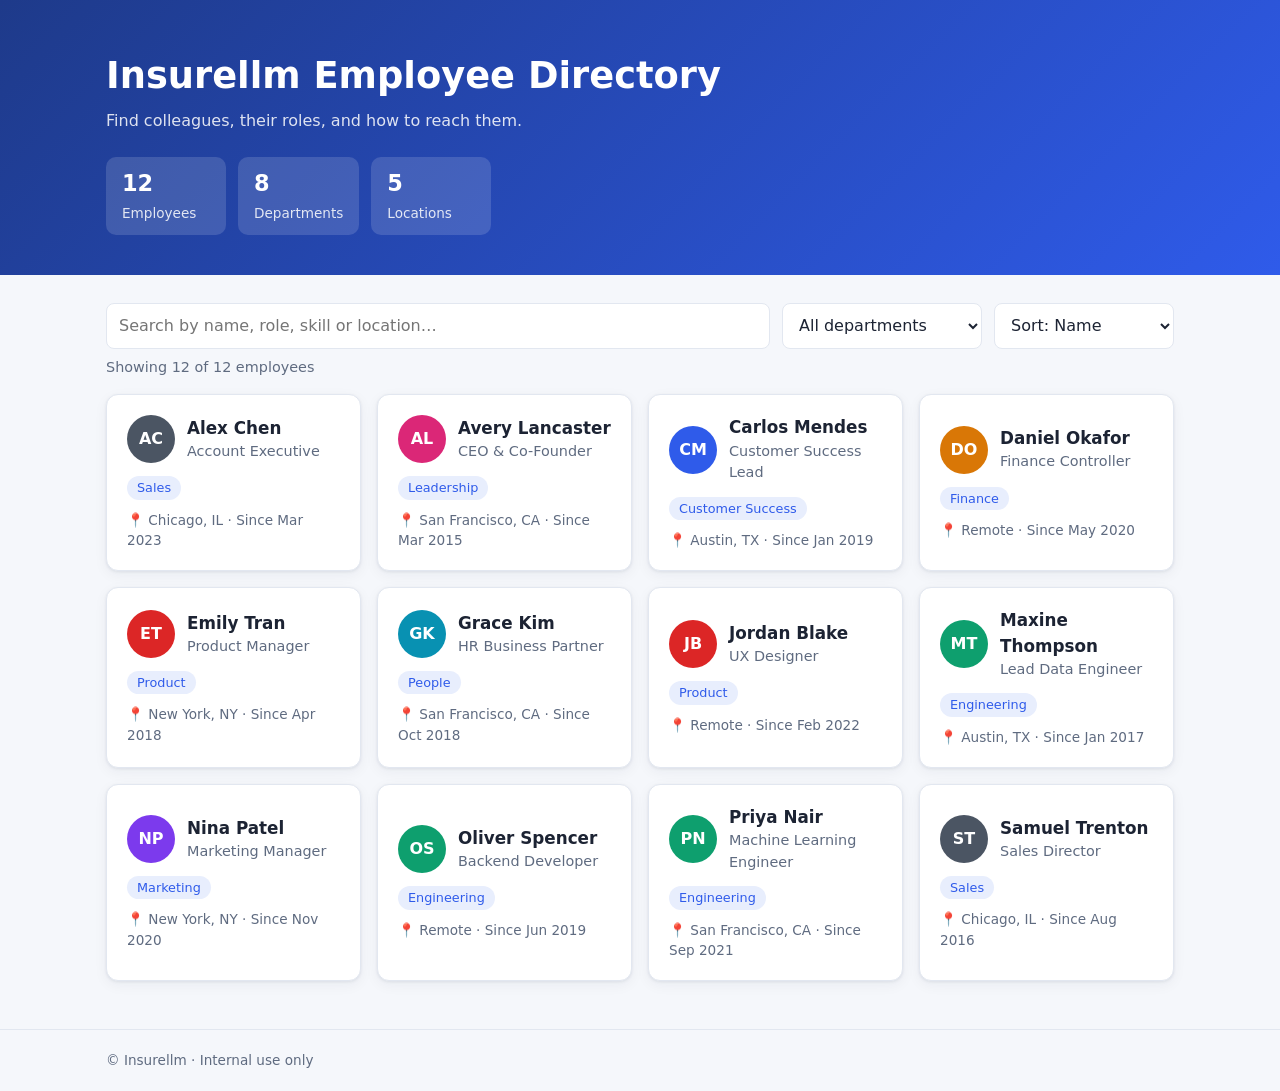
==== employee-website/index.html @ 8221846a "Create employee information website" ====
<!doctype html>
<html lang="en">
<head>
  <meta charset="utf-8">
  <meta name="viewport" content="width=device-width, initial-scale=1">
  <title>Insurellm Employee Directory</title>
  <link rel="stylesheet" href="styles.css">
</head>
<body>
  <header class="hero">
    <div class="container">
      <h1>Insurellm Employee Directory</h1>
      <p>Find colleagues, their roles, and how to reach them.</p>
      <div class="stats" id="stats"></div>
    </div>
  </header>

  <main class="container">
    <section class="controls">
      <input type="search" id="search" placeholder="Search by name, role, skill or location…" aria-label="Search employees">
      <select id="department" aria-label="Filter by department">
        <option value="">All departments</option>
      </select>
      <select id="sort" aria-label="Sort employees">
        <option value="name">Sort: Name</option>
        <option value="joined">Sort: Newest first</option>
        <option value="department">Sort: Department</option>
      </select>
    </section>

    <p class="result-count" id="resultCount"></p>
    <section class="grid" id="grid"></section>
    <p class="empty" id="empty" hidden>No employees match your search.</p>
  </main>

  <dialog id="detail">
    <button class="close" id="closeDetail" aria-label="Close">&times;</button>
    <div id="detailBody"></div>
  </dialog>

  <footer>
    <div class="container">&copy; Insurellm &middot; Internal use only</div>
  </footer>

  <script src="script.js"></script>
</body>
</html>
---- employee-website/styles.css ----
:root {
  --bg: #f5f7fb;
  --surface: #ffffff;
  --text: #1c2333;
  --muted: #5f6b80;
  --border: #e2e7f0;
  --accent: #2f5bea;
  --accent-soft: #e8eefd;
  --hero-from: #1e3a8a;
  --hero-to: #2f5bea;
  --shadow: 0 1px 3px rgba(20, 30, 60, .08), 0 4px 14px rgba(20, 30, 60, .05);
}

@media (prefers-color-scheme: dark) {
  :root {
    --bg: #0f1420;
    --surface: #182030;
    --text: #e6eaf2;
    --muted: #9aa5ba;
    --border: #2a3448;
    --accent: #7c9cff;
    --accent-soft: #24304d;
    --hero-from: #16244f;
    --hero-to: #2a3f8f;
    --shadow: 0 1px 3px rgba(0, 0, 0, .4);
  }
}

* { box-sizing: border-box; }

body {
  margin: 0;
  font-family: system-ui, -apple-system, "Segoe UI", Roboto, sans-serif;
  background: var(--bg);
  color: var(--text);
  line-height: 1.5;
}

.container { max-width: 1100px; margin: 0 auto; padding: 0 16px; }

.hero {
  background: linear-gradient(135deg, var(--hero-from), var(--hero-to));
  color: #fff;
  padding: 48px 0 40px;
}
.hero h1 { margin: 0 0 6px; font-size: clamp(1.6rem, 4vw, 2.3rem); }
.hero p { margin: 0; opacity: .85; }

.stats { display: flex; flex-wrap: wrap; gap: 12px; margin-top: 24px; }
.stat {
  background: rgba(255, 255, 255, .14);
  border-radius: 10px;
  padding: 10px 16px;
  min-width: 120px;
}
.stat strong { display: block; font-size: 1.4rem; }
.stat span { font-size: .85rem; opacity: .85; }

.controls {
  display: grid;
  grid-template-columns: 1fr 200px 180px;
  gap: 12px;
  margin: 28px 0 8px;
}
.controls input, .controls select {
  font: inherit;
  padding: 10px 12px;
  border: 1px solid var(--border);
  border-radius: 8px;
  background: var(--surface);
  color: var(--text);
}
.controls input:focus, .controls select:focus { outline: 2px solid var(--accent); outline-offset: 1px; }

.result-count { color: var(--muted); font-size: .9rem; margin: 8px 0 16px; }

.grid {
  display: grid;
  grid-template-columns: repeat(auto-fill, minmax(250px, 1fr));
  gap: 16px;
  margin-bottom: 48px;
}

.card {
  background: var(--surface);
  border: 1px solid var(--border);
  border-radius: 12px;
  padding: 20px;
  box-shadow: var(--shadow);
  cursor: pointer;
  text-align: left;
  font: inherit;
  color: inherit;
  transition: transform .15s, border-color .15s;
}
.card:hover, .card:focus-visible { transform: translateY(-2px); border-color: var(--accent); outline: none; }

.card-head { display: flex; align-items: center; gap: 12px; margin-bottom: 12px; }
.avatar {
  width: 48px; height: 48px; flex: none;
  border-radius: 50%;
  display: grid; place-items: center;
  font-weight: 600; color: #fff;
}
.avatar.lg { width: 72px; height: 72px; font-size: 1.5rem; }
.card h3 { margin: 0; font-size: 1.05rem; }
.role { margin: 0; color: var(--muted); font-size: .9rem; }

.badge {
  display: inline-block;
  background: var(--accent-soft);
  color: var(--accent);
  border-radius: 999px;
  padding: 2px 10px;
  font-size: .8rem;
  font-weight: 500;
}
.meta { color: var(--muted); font-size: .85rem; margin-top: 10px; }

.empty { text-align: center; color: var(--muted); padding: 40px 0; }

dialog {
  border: none;
  border-radius: 14px;
  padding: 28px;
  width: min(520px, calc(100% - 32px));
  background: var(--surface);
  color: var(--text);
  box-shadow: 0 20px 60px rgba(0, 0, 0, .3);
}
dialog::backdrop { background: rgba(10, 15, 30, .55); }
.close {
  position: absolute; top: 12px; right: 14px;
  border: none; background: none; color: var(--muted);
  font-size: 1.6rem; cursor: pointer;
}
.detail-head { display: flex; gap: 16px; align-items: center; margin-bottom: 16px; }
.detail-head h2 { margin: 0; }
dl { display: grid; grid-template-columns: 110px 1fr; gap: 8px 12px; margin: 16px 0; }
dt { color: var(--muted); }
dd { margin: 0; }
dd a { color: var(--accent); }
.skills { display: flex; flex-wrap: wrap; gap: 6px; }

footer { border-top: 1px solid var(--border); color: var(--muted); font-size: .85rem; padding: 20px 0; }

@media (max-width: 700px) {
  .controls { grid-template-columns: 1fr 1fr; }
  .controls input { grid-column: 1 / -1; }
  dl { grid-template-columns: 1fr; gap: 2px; }
  dd { margin-bottom: 8px; }
}
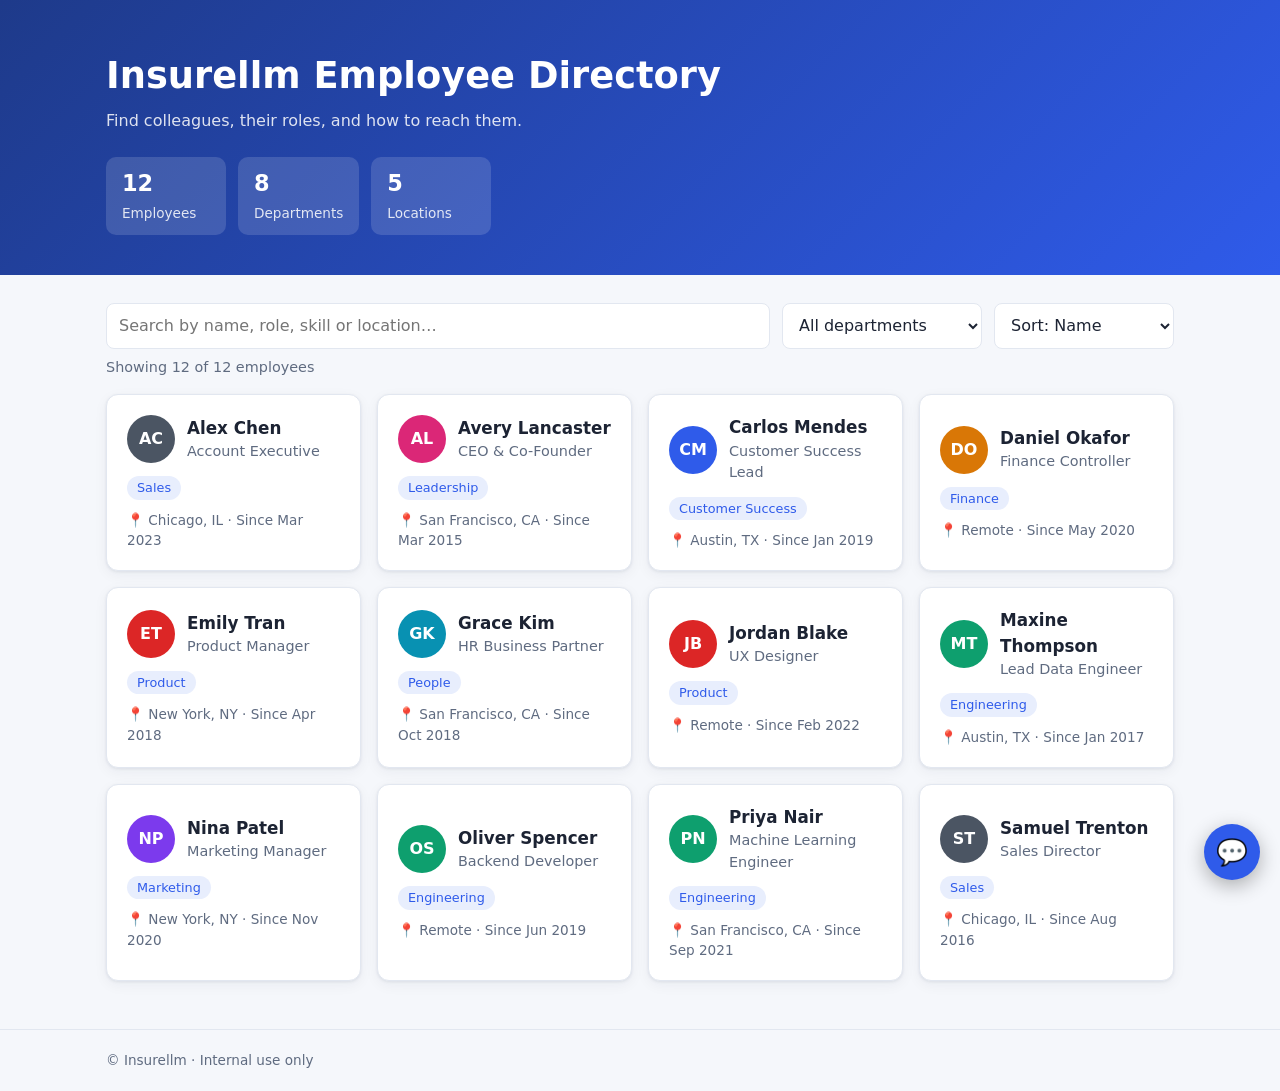
==== commit bcaa6315: "Add employee website with embedded RAG chatbot" ====
--- a/employee-website/index.html
+++ b/employee-website/index.html
@@ -42,6 +42,22 @@
     <div class="container">&copy; Insurellm &middot; Internal use only</div>
   </footer>
 
+  <button class="chat-fab" id="chatFab" aria-label="Open Insurellm assistant">💬</button>
+  <section class="chat" id="chat" aria-label="Insurellm assistant" hidden>
+    <header class="chat-head">
+      <strong>Insurellm Assistant</strong>
+      <button id="chatClose" aria-label="Close chat">&times;</button>
+    </header>
+    <div class="chat-log" id="chatLog" aria-live="polite">
+      <div class="msg bot">Hi! Ask me anything about Insurellm.</div>
+    </div>
+    <form class="chat-form" id="chatForm">
+      <input id="chatInput" placeholder="Type your question…" autocomplete="off" required>
+      <button type="submit">Send</button>
+    </form>
+  </section>
+
   <script src="script.js"></script>
+  <script src="chat.js"></script>
 </body>
 </html>
--- a/employee-website/styles.css
+++ b/employee-website/styles.css
@@ -150,3 +150,42 @@
   dl { grid-template-columns: 1fr; gap: 2px; }
   dd { margin-bottom: 8px; }
 }
+
+/* Chatbot widget */
+.chat-fab {
+  position: fixed; right: 20px; bottom: 20px;
+  width: 56px; height: 56px; border-radius: 50%;
+  border: none; background: var(--accent); color: #fff;
+  font-size: 1.6rem; cursor: pointer; box-shadow: 0 6px 20px rgba(0, 0, 0, .3);
+}
+.chat {
+  position: fixed; right: 20px; bottom: 20px;
+  width: min(380px, calc(100% - 32px)); height: min(540px, calc(100% - 40px));
+  display: flex; flex-direction: column;
+  background: var(--surface); border: 1px solid var(--border);
+  border-radius: 14px; box-shadow: 0 12px 40px rgba(0, 0, 0, .3); overflow: hidden;
+}
+.chat[hidden], .chat-fab[hidden] { display: none; }
+.chat-head {
+  display: flex; justify-content: space-between; align-items: center;
+  padding: 12px 16px; color: #fff;
+  background: linear-gradient(135deg, var(--hero-from), var(--hero-to));
+}
+.chat-head button { background: none; border: none; color: #fff; font-size: 1.5rem; cursor: pointer; }
+.chat-log { flex: 1; overflow-y: auto; padding: 14px; display: flex; flex-direction: column; gap: 10px; }
+.msg { max-width: 85%; padding: 9px 12px; border-radius: 12px; white-space: pre-wrap; font-size: .93rem; }
+.msg.bot { align-self: flex-start; background: var(--accent-soft); }
+.msg.user { align-self: flex-end; background: var(--accent); color: #fff; }
+.msg.pending { opacity: .6; }
+.msg.error { background: #fde8e8; color: #9b1c1c; }
+.msg small { display: block; margin-top: 6px; color: var(--muted); font-size: .75rem; }
+.chat-form { display: flex; gap: 8px; padding: 10px; border-top: 1px solid var(--border); }
+.chat-form input {
+  flex: 1; font: inherit; padding: 9px 12px; border-radius: 8px;
+  border: 1px solid var(--border); background: var(--bg); color: var(--text);
+}
+.chat-form button {
+  font: inherit; border: none; border-radius: 8px; padding: 0 16px;
+  background: var(--accent); color: #fff; cursor: pointer;
+}
+.chat-form button:disabled { opacity: .5; }
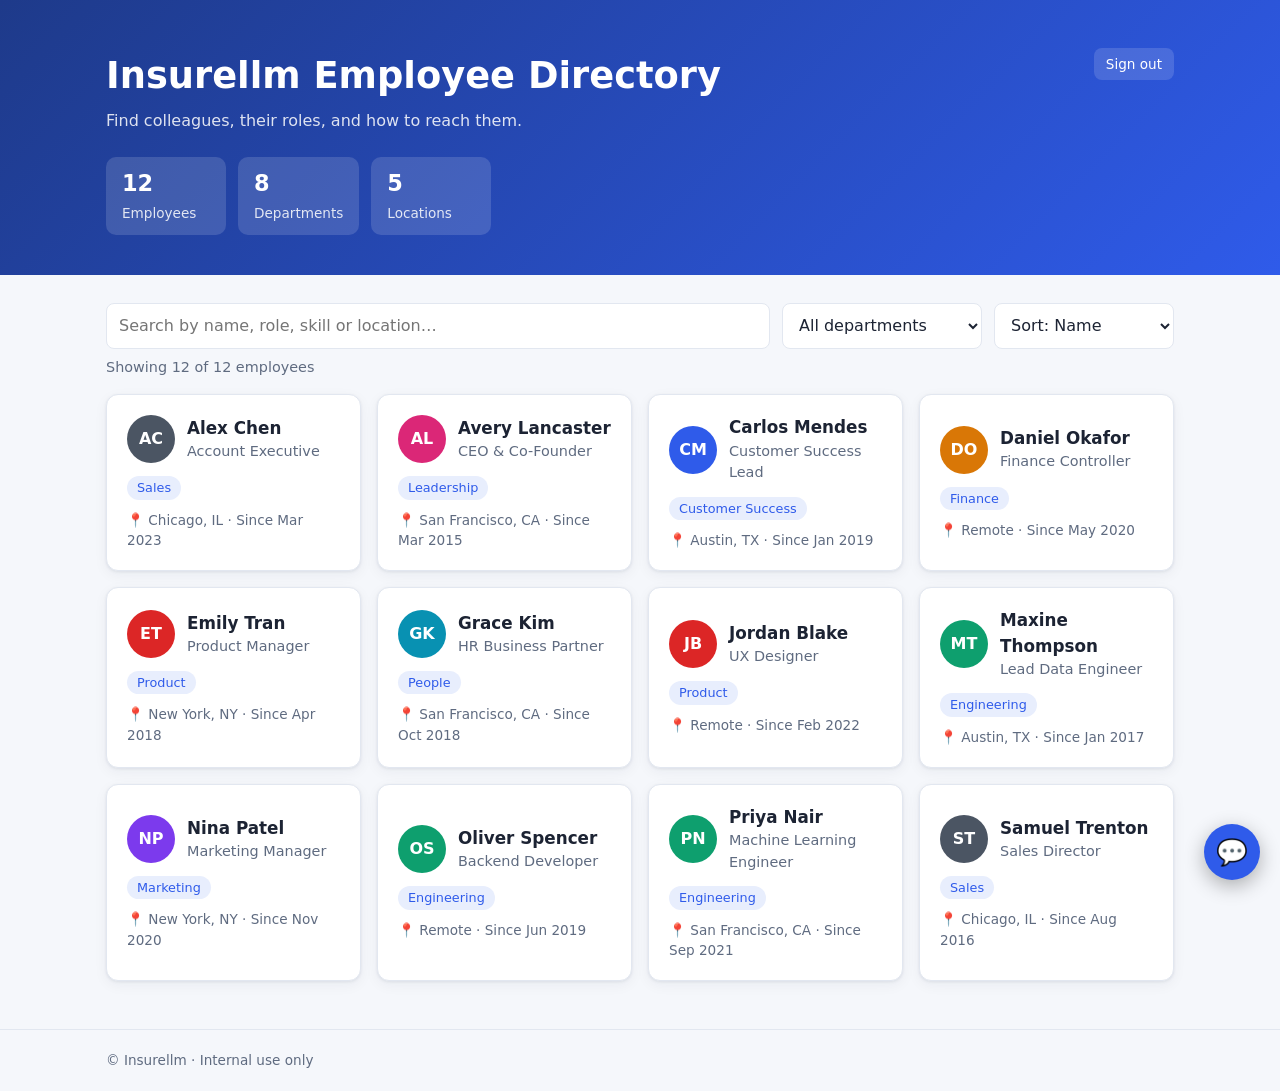
==== commit 16f23a0c: "Add login and sign-up authentication" ====
--- a/employee-website/index.html
+++ b/employee-website/index.html
@@ -9,6 +9,7 @@
 <body>
   <header class="hero">
     <div class="container">
+      <button class="logout" id="logout">Sign out</button>
       <h1>Insurellm Employee Directory</h1>
       <p>Find colleagues, their roles, and how to reach them.</p>
       <div class="stats" id="stats"></div>
--- a/employee-website/styles.css
+++ b/employee-website/styles.css
@@ -189,3 +189,33 @@
   background: var(--accent); color: #fff; cursor: pointer;
 }
 .chat-form button:disabled { opacity: .5; }
+
+/* Login + sign out */
+.hero .container { position: relative; }
+.logout {
+  position: absolute; top: 0; right: 16px;
+  font: inherit; font-size: .85rem; color: #fff; cursor: pointer;
+  background: rgba(255, 255, 255, .14); border: none; border-radius: 8px; padding: 6px 12px;
+}
+.login-body { display: grid; place-items: center; min-height: 100vh; padding: 16px; }
+.login-card {
+  width: min(360px, 100%); display: flex; flex-direction: column; gap: 14px;
+  background: var(--surface); border: 1px solid var(--border);
+  border-radius: 14px; padding: 28px; box-shadow: var(--shadow);
+}
+.login-card h1 { margin: 0; }
+.login-card p { margin: 0; color: var(--muted); }
+.login-card label { display: flex; flex-direction: column; gap: 4px; font-size: .9rem; }
+.login-card input {
+  font: inherit; padding: 10px 12px; border-radius: 8px;
+  border: 1px solid var(--border); background: var(--bg); color: var(--text);
+}
+.login-card button {
+  font: inherit; border: none; border-radius: 8px; padding: 10px;
+  background: var(--accent); color: #fff; cursor: pointer;
+}
+.login-card .login-error { color: #dc2626; font-size: .9rem; }
+.login-card .login-error[hidden] { display: none; }
+
+.login-card .login-alt { font-size: .9rem; text-align: center; }
+.login-card .login-alt a { color: var(--accent); }
